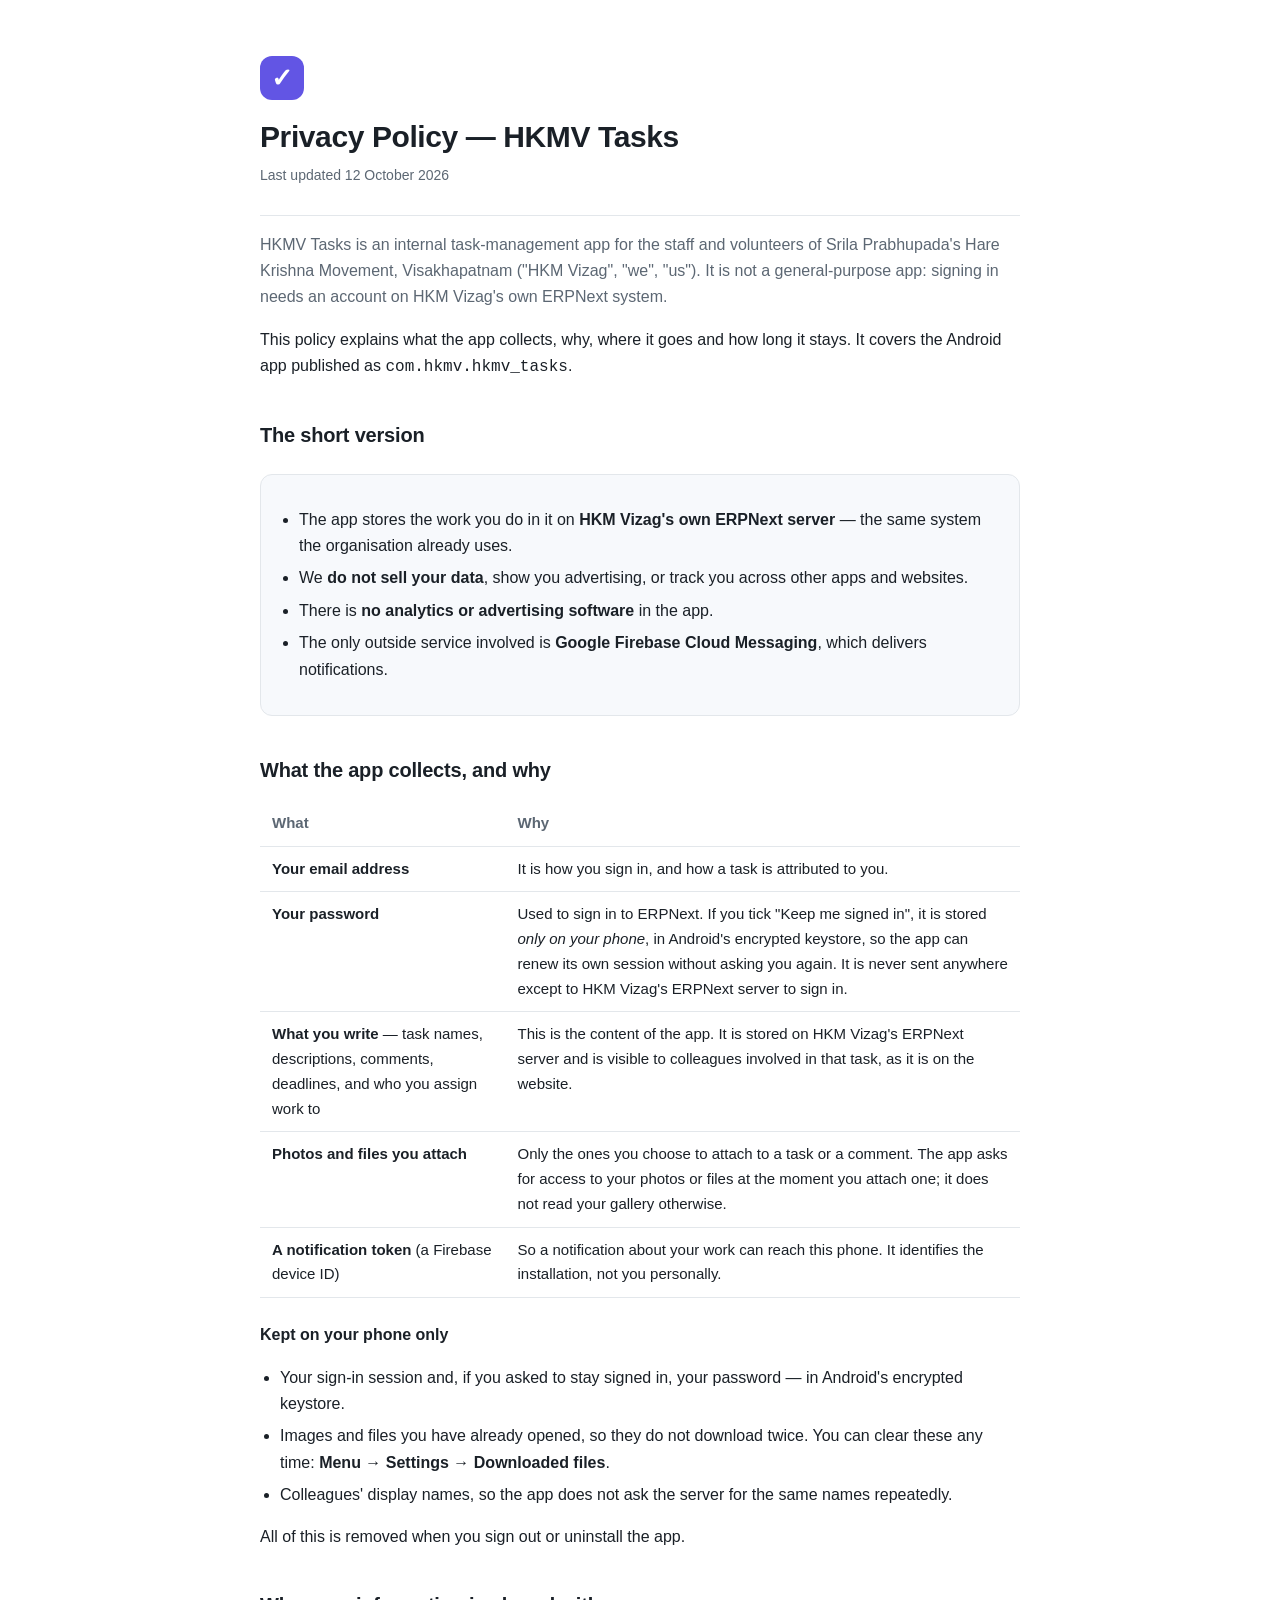
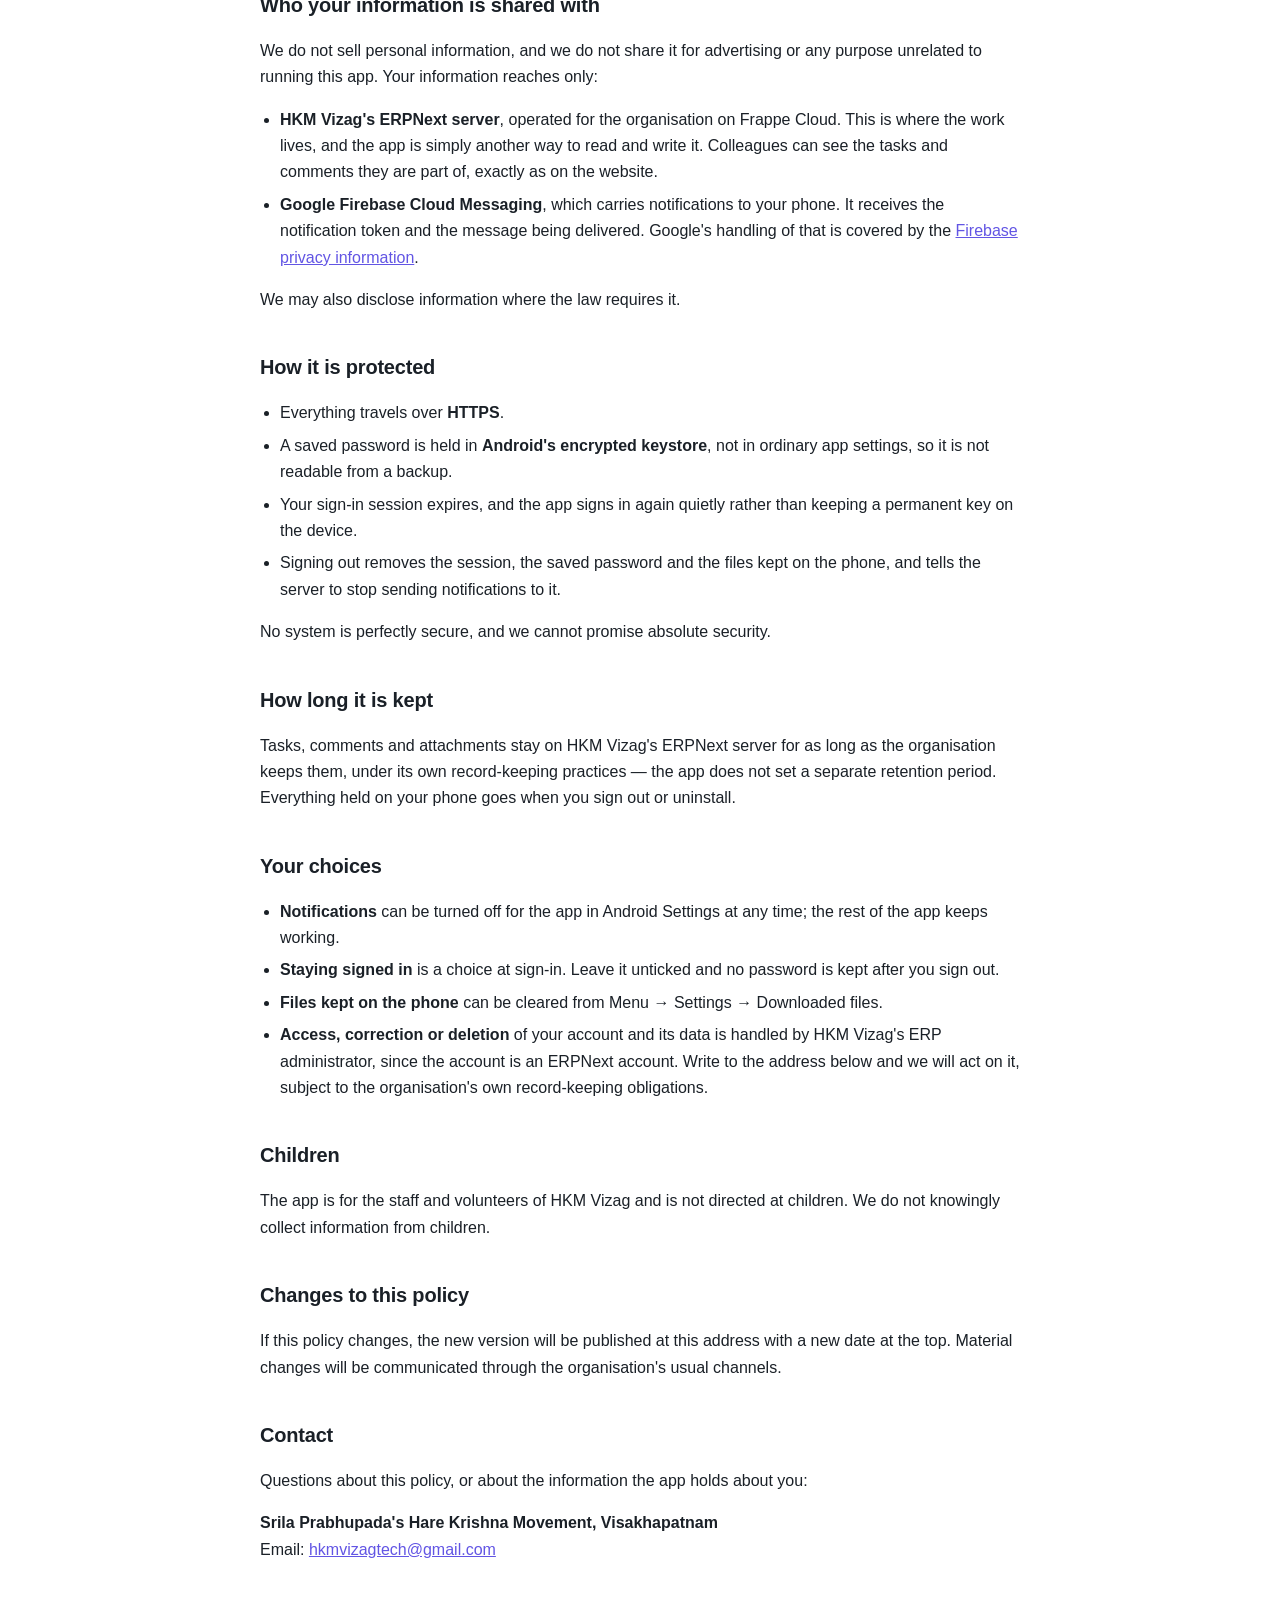
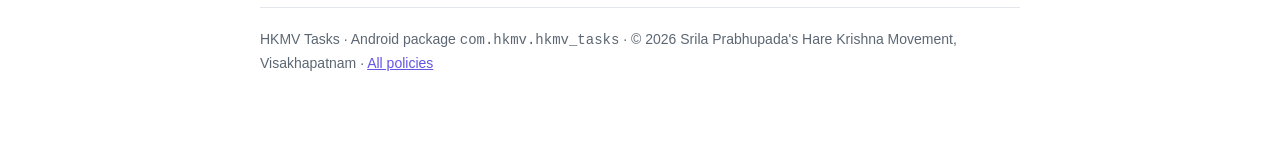
==== app/hkmv-task/privacy-policy/index.html @ ddd22e10 "App policies site, starting with HKMV Tasks Static HTML on GitHub Pages: an index of apps, one folde" ====
<!doctype html>
<html lang="en">
<head>
<meta charset="utf-8">
<meta name="viewport" content="width=device-width, initial-scale=1">
<title>Privacy Policy — HKMV Tasks</title>
<meta name="description" content="Privacy policy for the HKMV Tasks Android app, used by the staff and volunteers of Srila Prabhupada's Hare Krishna Movement, Visakhapatnam.">
<link rel="stylesheet" href="../../../assets/style.css">
</head>
<body>
<main>

<header>
  <div class="mark" aria-hidden="true">&check;</div>
  <h1>Privacy Policy — HKMV Tasks</h1>
  <p class="updated">Last updated 12 October 2026</p>
</header>

<p class="lede">HKMV Tasks is an internal task-management app for the staff and
volunteers of Srila Prabhupada's Hare Krishna Movement, Visakhapatnam
("HKM Vizag", "we", "us"). It is not a general-purpose app: signing in needs
an account on HKM Vizag's own ERPNext system.</p>

<p>This policy explains what the app collects, why, where it goes and how long
it stays. It covers the Android app published as
<code>com.hkmv.hkmv_tasks</code>.</p>

<h2>The short version</h2>
<div class="card">
  <ul>
    <li>The app stores the work you do in it on <strong>HKM Vizag's own ERPNext
      server</strong> — the same system the organisation already uses.</li>
    <li>We <strong>do not sell your data</strong>, show you advertising, or
      track you across other apps and websites.</li>
    <li>There is <strong>no analytics or advertising software</strong> in the
      app.</li>
    <li>The only outside service involved is <strong>Google Firebase Cloud
      Messaging</strong>, which delivers notifications.</li>
  </ul>
</div>

<h2>What the app collects, and why</h2>

<table>
  <tr><th>What</th><th>Why</th></tr>
  <tr>
    <td><strong>Your email address</strong></td>
    <td>It is how you sign in, and how a task is attributed to you.</td>
  </tr>
  <tr>
    <td><strong>Your password</strong></td>
    <td>Used to sign in to ERPNext. If you tick "Keep me signed in", it is
      stored <em>only on your phone</em>, in Android's encrypted keystore, so
      the app can renew its own session without asking you again. It is never
      sent anywhere except to HKM Vizag's ERPNext server to sign in.</td>
  </tr>
  <tr>
    <td><strong>What you write</strong> — task names, descriptions, comments,
      deadlines, and who you assign work to</td>
    <td>This is the content of the app. It is stored on HKM Vizag's ERPNext
      server and is visible to colleagues involved in that task, as it is on
      the website.</td>
  </tr>
  <tr>
    <td><strong>Photos and files you attach</strong></td>
    <td>Only the ones you choose to attach to a task or a comment. The app
      asks for access to your photos or files at the moment you attach one; it
      does not read your gallery otherwise.</td>
  </tr>
  <tr>
    <td><strong>A notification token</strong> (a Firebase device ID)</td>
    <td>So a notification about your work can reach this phone. It identifies
      the installation, not you personally.</td>
  </tr>
</table>

<h3>Kept on your phone only</h3>
<ul>
  <li>Your sign-in session and, if you asked to stay signed in, your password —
    in Android's encrypted keystore.</li>
  <li>Images and files you have already opened, so they do not download twice.
    You can clear these any time: <strong>Menu → Settings → Downloaded
    files</strong>.</li>
  <li>Colleagues' display names, so the app does not ask the server for the
    same names repeatedly.</li>
</ul>
<p>All of this is removed when you sign out or uninstall the app.</p>

<h2>Who your information is shared with</h2>
<p>We do not sell personal information, and we do not share it for advertising
or any purpose unrelated to running this app. Your information reaches only:</p>
<ul>
  <li><strong>HKM Vizag's ERPNext server</strong>, operated for the
    organisation on Frappe Cloud. This is where the work lives, and the app is
    simply another way to read and write it. Colleagues can see the tasks and
    comments they are part of, exactly as on the website.</li>
  <li><strong>Google Firebase Cloud Messaging</strong>, which carries
    notifications to your phone. It receives the notification token and the
    message being delivered. Google's handling of that is covered by the
    <a href="https://firebase.google.com/support/privacy" rel="noopener">Firebase
    privacy information</a>.</li>
</ul>
<p>We may also disclose information where the law requires it.</p>

<h2>How it is protected</h2>
<ul>
  <li>Everything travels over <strong>HTTPS</strong>.</li>
  <li>A saved password is held in <strong>Android's encrypted keystore</strong>,
    not in ordinary app settings, so it is not readable from a backup.</li>
  <li>Your sign-in session expires, and the app signs in again quietly rather
    than keeping a permanent key on the device.</li>
  <li>Signing out removes the session, the saved password and the files kept
    on the phone, and tells the server to stop sending notifications to it.</li>
</ul>
<p>No system is perfectly secure, and we cannot promise absolute security.</p>

<h2>How long it is kept</h2>
<p>Tasks, comments and attachments stay on HKM Vizag's ERPNext server for as
long as the organisation keeps them, under its own record-keeping practices —
the app does not set a separate retention period. Everything held on your phone
goes when you sign out or uninstall.</p>

<h2>Your choices</h2>
<ul>
  <li><strong>Notifications</strong> can be turned off for the app in Android
    Settings at any time; the rest of the app keeps working.</li>
  <li><strong>Staying signed in</strong> is a choice at sign-in. Leave it
    unticked and no password is kept after you sign out.</li>
  <li><strong>Files kept on the phone</strong> can be cleared from
    Menu → Settings → Downloaded files.</li>
  <li><strong>Access, correction or deletion</strong> of your account and its
    data is handled by HKM Vizag's ERP administrator, since the account is an
    ERPNext account. Write to the address below and we will act on it, subject
    to the organisation's own record-keeping obligations.</li>
</ul>

<h2>Children</h2>
<p>The app is for the staff and volunteers of HKM Vizag and is not directed at
children. We do not knowingly collect information from children.</p>

<h2>Changes to this policy</h2>
<p>If this policy changes, the new version will be published at this address
with a new date at the top. Material changes will be communicated through the
organisation's usual channels.</p>

<h2>Contact</h2>
<p>Questions about this policy, or about the information the app holds about
you:</p>
<p><strong>Srila Prabhupada's Hare Krishna Movement, Visakhapatnam</strong><br>
Email: <a href="mailto:hkmvizagtech@gmail.com">hkmvizagtech@gmail.com</a></p>

<footer>
  HKMV Tasks · Android package <code>com.hkmv.hkmv_tasks</code> ·
  © 2026 Srila Prabhupada's Hare Krishna Movement, Visakhapatnam ·
  <a href="../../../">All policies</a>
</footer>

</main>
</body>
</html>
---- assets/style.css ----
/* Shared by every policy page on this site.
   One stylesheet so a new app's page is only its words. */

:root {
  --page: #ffffff;
  --ink: #1a2027;
  --muted: #5c6773;
  --rule: #e3e7eb;
  --accent: #6255e4;
  --card: #f7f9fc;
}

@media (prefers-color-scheme: dark) {
  :root {
    --page: #10171f;
    --ink: #eef2f6;
    --muted: #9aa5b1;
    --rule: #2a3540;
    --accent: #8d8dff;
    --card: #17212b;
  }
}

* { box-sizing: border-box; }

body {
  margin: 0;
  padding: 0 16px 72px;
  background: var(--page);
  color: var(--ink);
  font: 16px/1.65 -apple-system, BlinkMacSystemFont, "Segoe UI", Roboto,
        "Helvetica Neue", Arial, sans-serif;
  -webkit-text-size-adjust: 100%;
}

main { max-width: 760px; margin: 0 auto; }

header { padding: 56px 0 28px; border-bottom: 1px solid var(--rule); }

.mark {
  display: inline-block; width: 44px; height: 44px; border-radius: 12px;
  background: var(--accent); color: #fff; text-align: center;
  font-size: 26px; line-height: 44px; font-weight: 700; margin-bottom: 18px;
}

h1 { font-size: 30px; line-height: 1.25; margin: 0 0 8px; letter-spacing: -0.4px; }
h2 { font-size: 20px; margin: 38px 0 10px; letter-spacing: -0.2px; }
h3 { font-size: 16px; margin: 24px 0 6px; }

.lede, .updated { color: var(--muted); }
.updated { font-size: 14px; margin: 0; }

ul { padding-left: 20px; }
li { margin: 6px 0; }

a { color: var(--accent); }

table { border-collapse: collapse; width: 100%; margin: 14px 0; font-size: 15px; }
th, td { text-align: left; padding: 10px 12px; border-bottom: 1px solid var(--rule); vertical-align: top; }
th { color: var(--muted); font-weight: 600; }

.card {
  background: var(--card); border: 1px solid var(--rule);
  border-radius: 12px; padding: 16px 18px; margin: 22px 0;
}

/* The landing page's list of apps. */
.apps { list-style: none; padding: 0; margin: 24px 0 0; }
.apps li { margin: 0 0 12px; }
.apps a {
  display: block; padding: 16px 18px; text-decoration: none;
  background: var(--card); border: 1px solid var(--rule); border-radius: 12px;
  color: var(--ink);
}
.apps a:hover { border-color: var(--accent); }
.apps strong { display: block; font-size: 17px; }
.apps span { color: var(--muted); font-size: 14px; }

footer {
  margin-top: 44px; padding-top: 20px; border-top: 1px solid var(--rule);
  color: var(--muted); font-size: 14px;
}

@media (max-width: 560px) {
  h1 { font-size: 25px; }
  table, th, td { font-size: 14px; }
  th, td { padding: 8px 8px; }
}
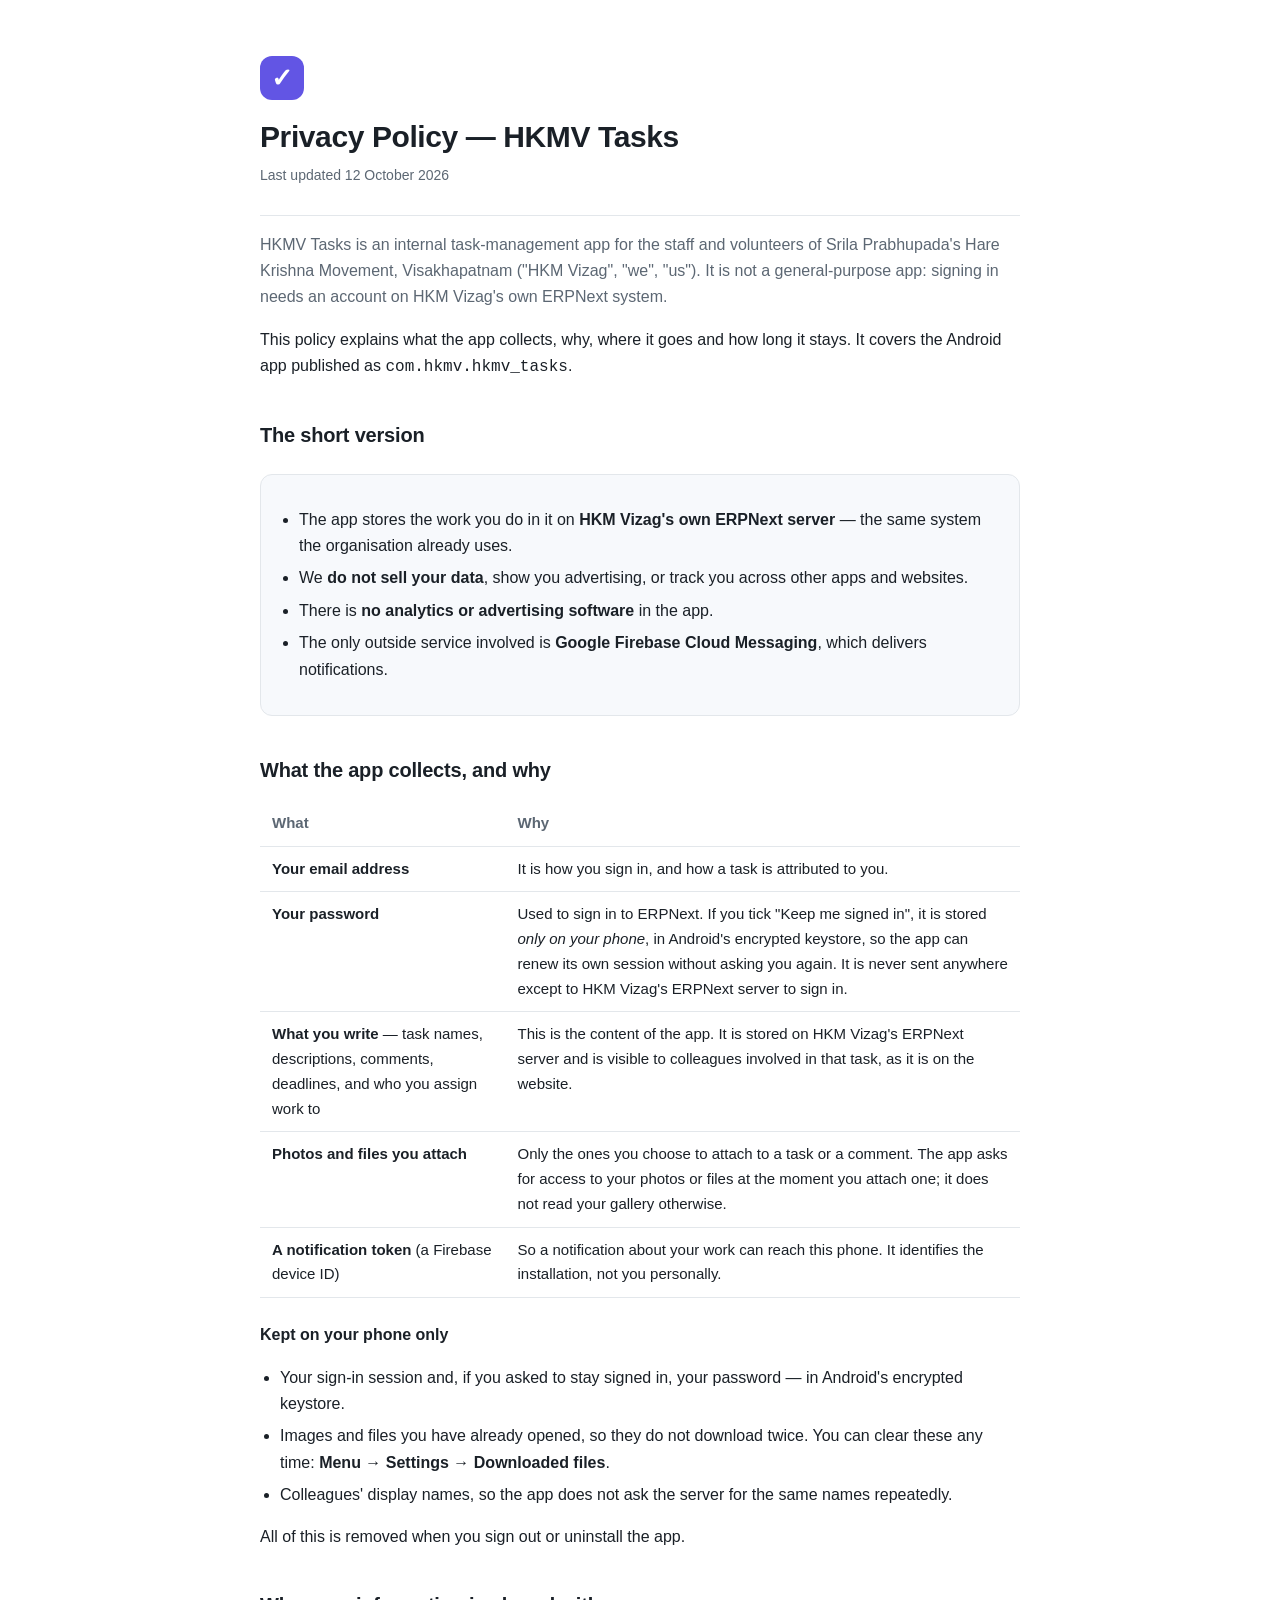
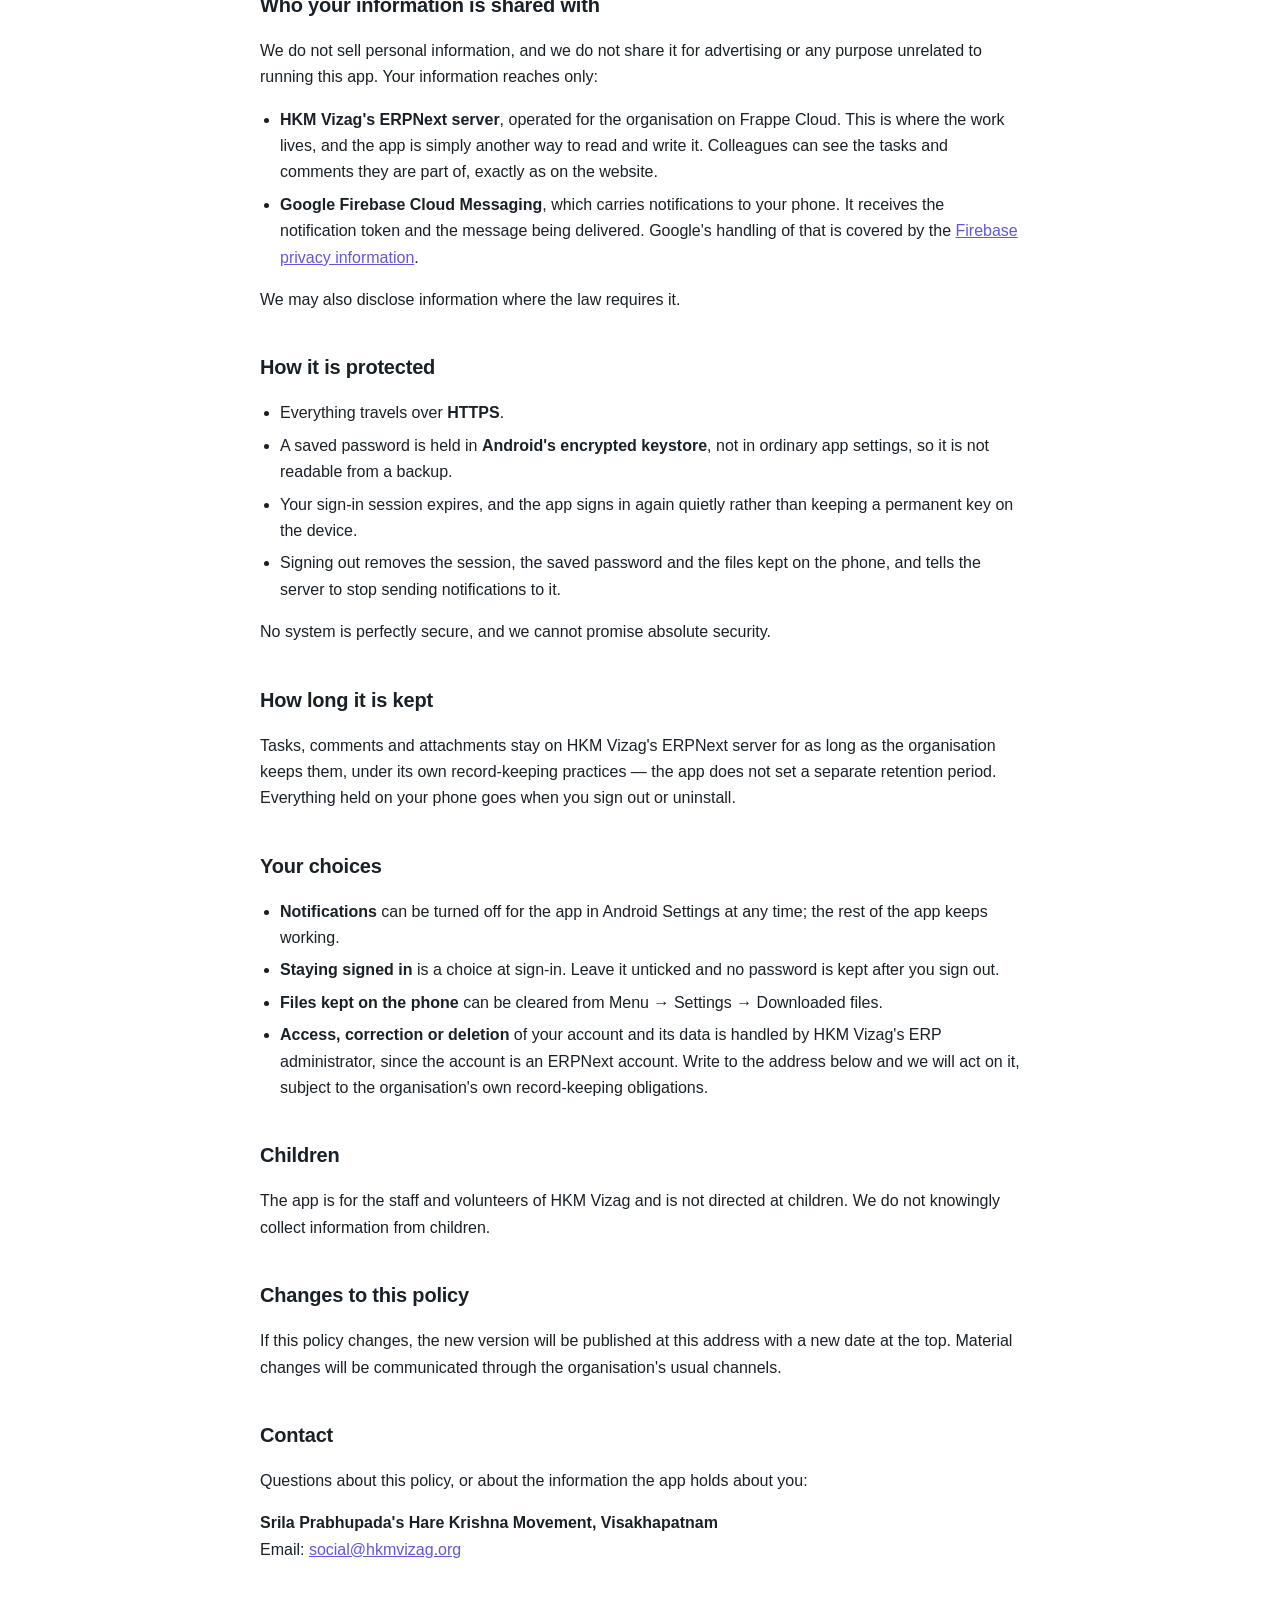
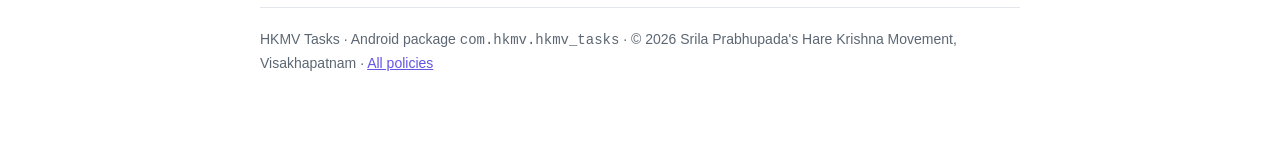
==== commit fd773c22: "The contact address is the one the temple reads social@hkmvizag.org rather than a personal gmail. It" ====
--- a/app/hkmv-task/privacy-policy/index.html
+++ b/app/hkmv-task/privacy-policy/index.html
@@ -147,7 +147,7 @@
 <p>Questions about this policy, or about the information the app holds about
 you:</p>
 <p><strong>Srila Prabhupada's Hare Krishna Movement, Visakhapatnam</strong><br>
-Email: <a href="mailto:hkmvizagtech@gmail.com">hkmvizagtech@gmail.com</a></p>
+Email: <a href="mailto:social@hkmvizag.org">social@hkmvizag.org</a></p>
 
 <footer>
   HKMV Tasks · Android package <code>com.hkmv.hkmv_tasks</code> ·
